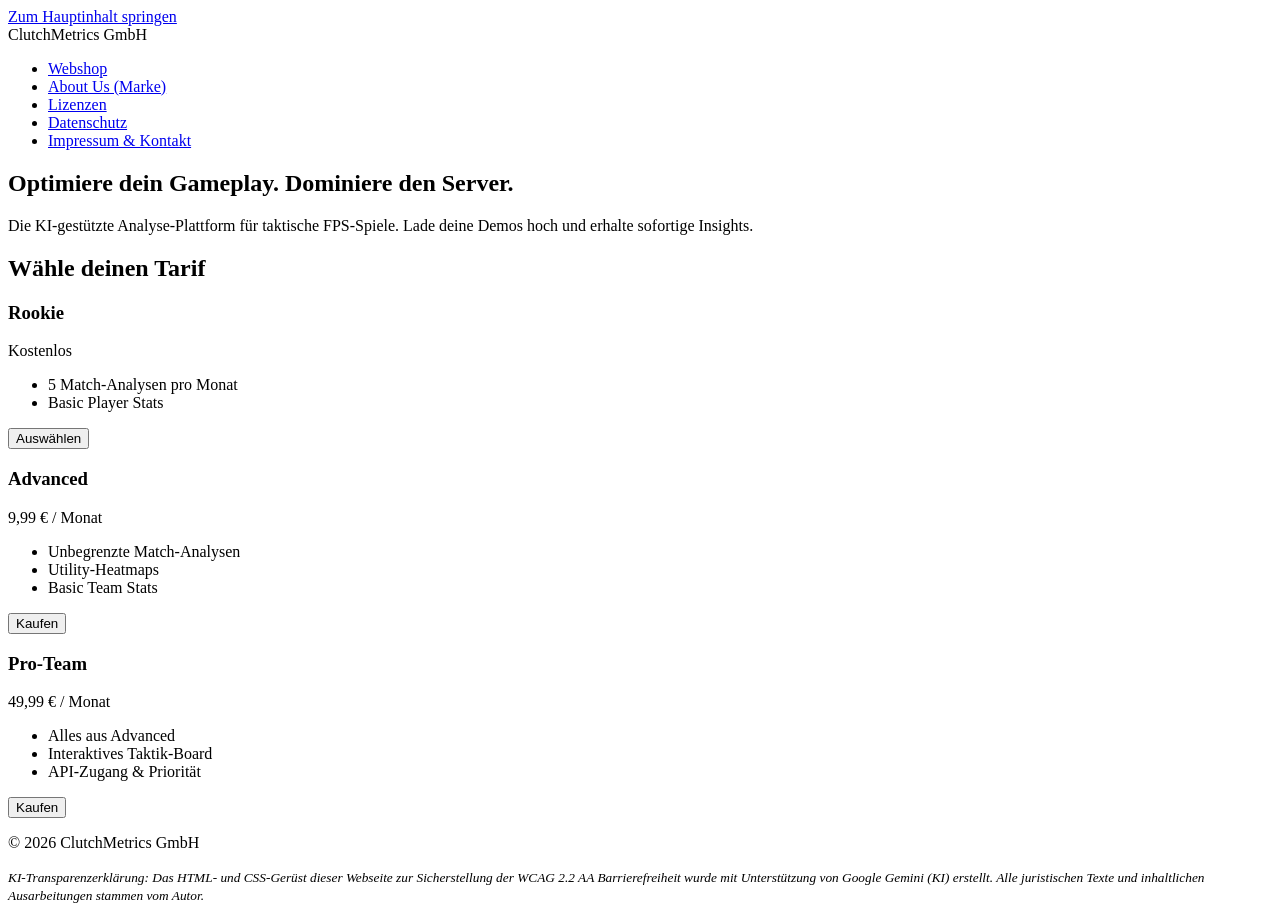
==== index.html @ 78199b6e "index, css" ====
<!DOCTYPE html>
<html lang="de">
<head>
    <meta charset="UTF-8">
    <meta name="viewport" content="width=device-width, initial-scale=1.0">
    <title>ClutchMetrics Pro | E-Sports Analytics</title>
    <link rel="stylesheet" href="style.css">
</head>
<body>
    <a href="#main-content" class="skip-link">Zum Hauptinhalt springen</a>

    <header>
        <div class="logo">ClutchMetrics GmbH</div>
        <nav aria-label="Hauptnavigation">
            <ul>
                <li><a href="index.html" aria-current="page">Webshop</a></li>
                <li><a href="about.html">About Us (Marke)</a></li>
                <li><a href="lizenzen.html">Lizenzen</a></li>
                <li><a href="datenschutz.html">Datenschutz</a></li>
                <li><a href="impressum.html">Impressum & Kontakt</a></li>
            </ul>
        </nav>
    </header>

    <main id="main-content">
        <section class="hero">
            <h1>Optimiere dein Gameplay. Dominiere den Server.</h1>
            <p>Die KI-gestützte Analyse-Plattform für taktische FPS-Spiele. Lade deine Demos hoch und erhalte sofortige Insights.</p>
        </section>

        <section class="pricing" aria-labelledby="pricing-heading">
            <h2 id="pricing-heading">Wähle deinen Tarif</h2>
            <div class="pricing-grid">
                
                <article class="card">
                    <h3>Rookie</h3>
                    <p class="price">Kostenlos</p>
                    <ul>
                        <li>5 Match-Analysen pro Monat</li>
                        <li>Basic Player Stats</li>
                    </ul>
                    <button type="button" aria-label="Kostenlos anmelden für den Rookie Tarif">Auswählen</button>
                </article>

                <article class="card highlight">
                    <h3>Advanced</h3>
                    <p class="price">9,99 € / Monat</p>
                    <ul>
                        <li>Unbegrenzte Match-Analysen</li>
                        <li>Utility-Heatmaps</li>
                        <li>Basic Team Stats</li>
                    </ul>
                    <button type="button" aria-label="Advanced Tarif für 9 Euro 99 abonnieren">Kaufen</button>
                </article>

                <article class="card">
                    <h3>Pro-Team</h3>
                    <p class="price">49,99 € / Monat</p>
                    <ul>
                        <li>Alles aus Advanced</li>
                        <li>Interaktives Taktik-Board</li>
                        <li>API-Zugang & Priorität</li>
                    </ul>
                    <button type="button" aria-label="Pro-Team Tarif für 49 Euro 99 abonnieren">Kaufen</button>
                </article>

            </div>
        </section>
    </main>

    <footer>
        <p>&copy; 2026 ClutchMetrics GmbH</p>
        <p><small><em>KI-Transparenzerklärung: Das HTML- und CSS-Gerüst dieser Webseite zur Sicherstellung der WCAG 2.2 AA Barrierefreiheit wurde mit Unterstützung von Google Gemini (KI) erstellt. Alle juristischen Texte und inhaltlichen Ausarbeitungen stammen vom Autor.</em></small></p>
    </footer>
</body>
</html>
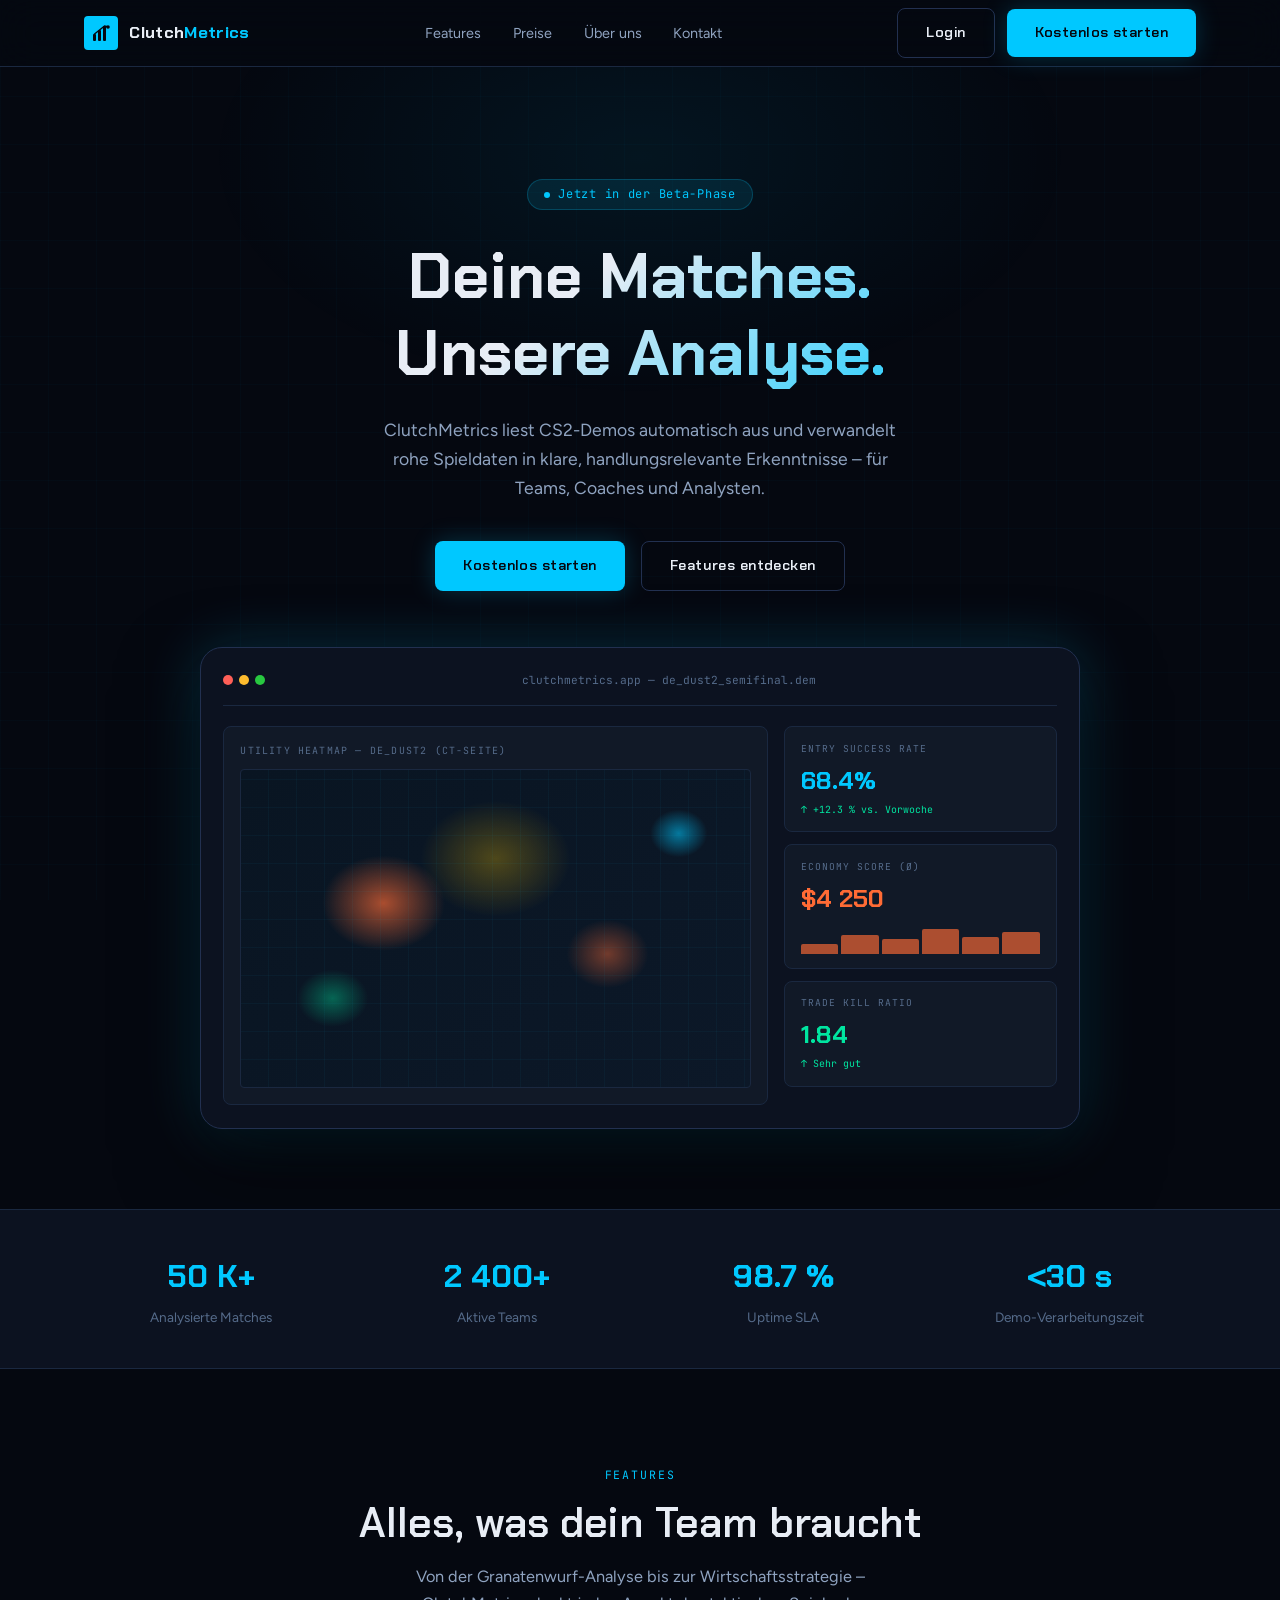
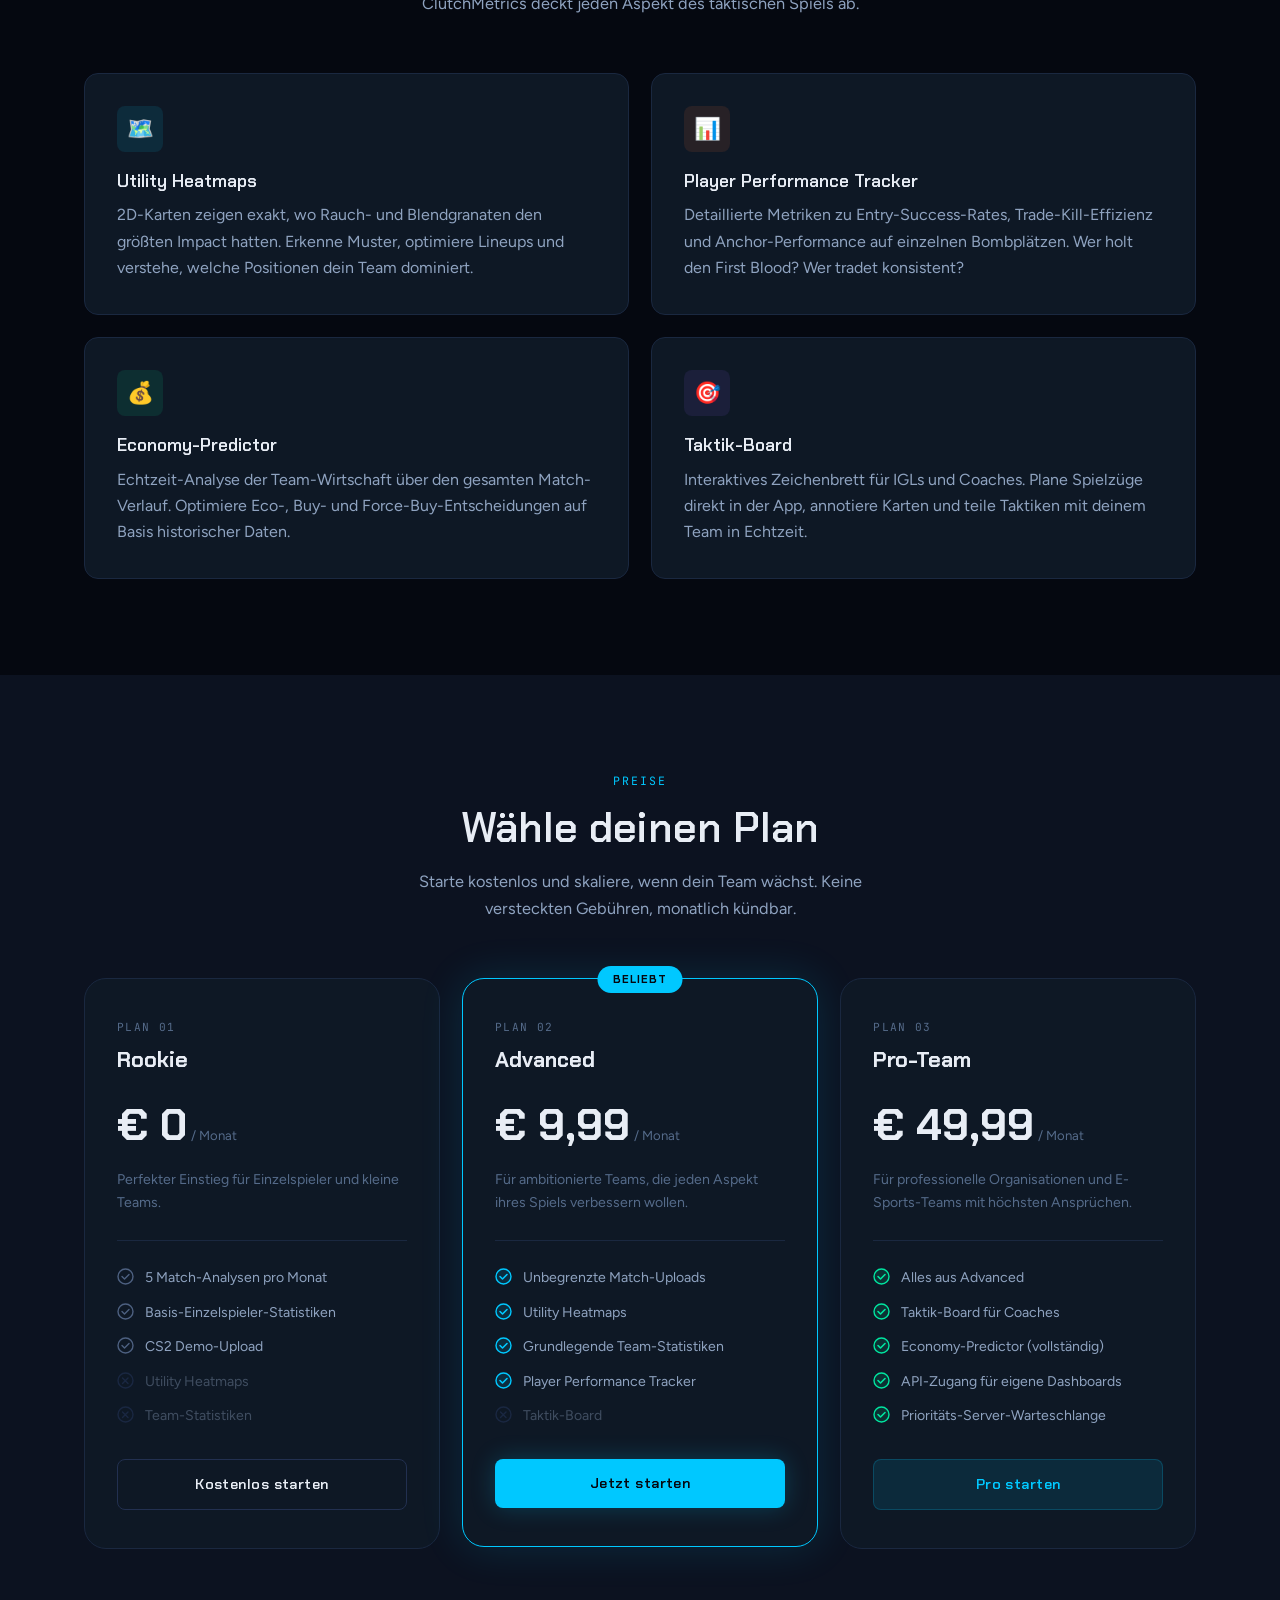
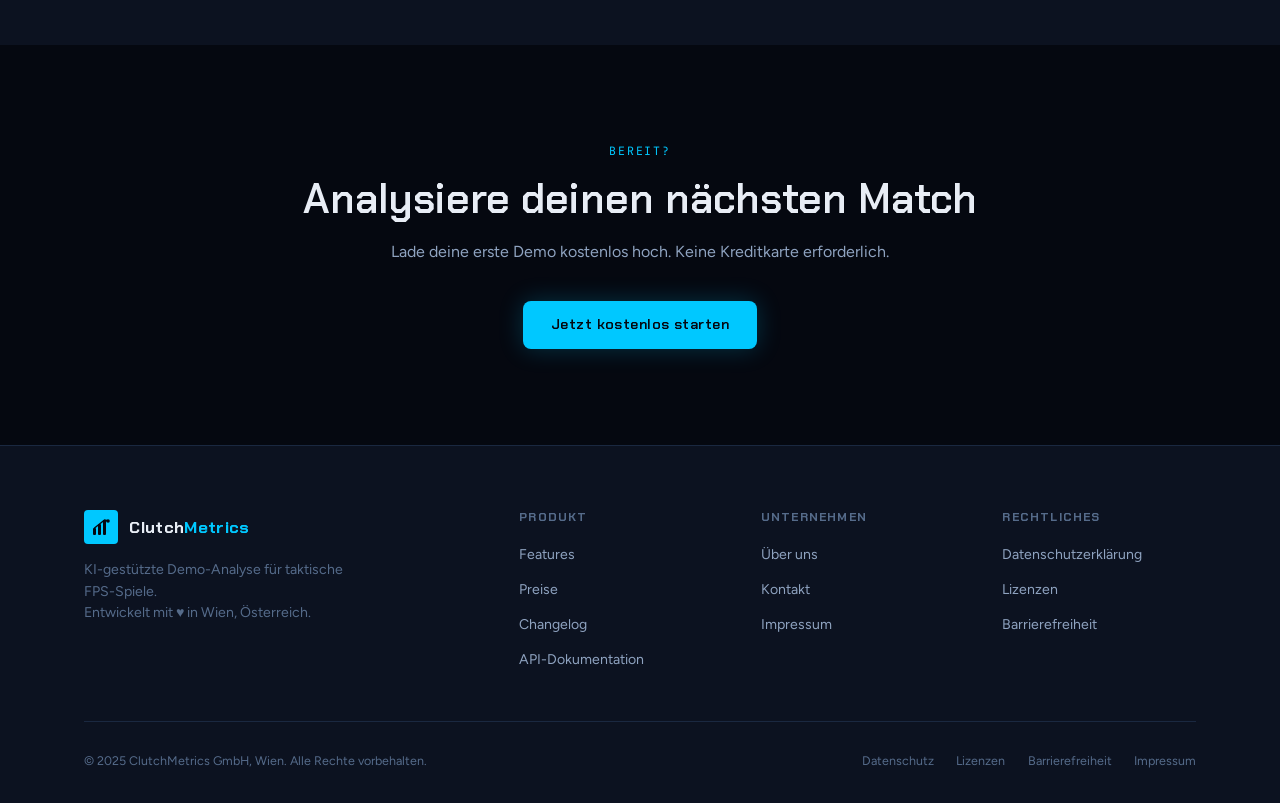
==== commit 59b691c7: "Add files via upload" ====
--- a/index.html
+++ b/index.html
@@ -1,76 +1,1106 @@
-<!DOCTYPE html>
-<html lang="de">
-<head>
-    <meta charset="UTF-8">
-    <meta name="viewport" content="width=device-width, initial-scale=1.0">
-    <title>ClutchMetrics Pro | E-Sports Analytics</title>
-    <link rel="stylesheet" href="style.css">
-</head>
-<body>
-    <a href="#main-content" class="skip-link">Zum Hauptinhalt springen</a>
-
-    <header>
-        <div class="logo">ClutchMetrics GmbH</div>
-        <nav aria-label="Hauptnavigation">
-            <ul>
-                <li><a href="index.html" aria-current="page">Webshop</a></li>
-                <li><a href="about.html">About Us (Marke)</a></li>
-                <li><a href="lizenzen.html">Lizenzen</a></li>
-                <li><a href="datenschutz.html">Datenschutz</a></li>
-                <li><a href="impressum.html">Impressum & Kontakt</a></li>
-            </ul>
-        </nav>
-    </header>
-
-    <main id="main-content">
-        <section class="hero">
-            <h1>Optimiere dein Gameplay. Dominiere den Server.</h1>
-            <p>Die KI-gestützte Analyse-Plattform für taktische FPS-Spiele. Lade deine Demos hoch und erhalte sofortige Insights.</p>
-        </section>
-
-        <section class="pricing" aria-labelledby="pricing-heading">
-            <h2 id="pricing-heading">Wähle deinen Tarif</h2>
-            <div class="pricing-grid">
-                
-                <article class="card">
-                    <h3>Rookie</h3>
-                    <p class="price">Kostenlos</p>
-                    <ul>
-                        <li>5 Match-Analysen pro Monat</li>
-                        <li>Basic Player Stats</li>
-                    </ul>
-                    <button type="button" aria-label="Kostenlos anmelden für den Rookie Tarif">Auswählen</button>
-                </article>
-
-                <article class="card highlight">
-                    <h3>Advanced</h3>
-                    <p class="price">9,99 € / Monat</p>
-                    <ul>
-                        <li>Unbegrenzte Match-Analysen</li>
-                        <li>Utility-Heatmaps</li>
-                        <li>Basic Team Stats</li>
-                    </ul>
-                    <button type="button" aria-label="Advanced Tarif für 9 Euro 99 abonnieren">Kaufen</button>
-                </article>
-
-                <article class="card">
-                    <h3>Pro-Team</h3>
-                    <p class="price">49,99 € / Monat</p>
-                    <ul>
-                        <li>Alles aus Advanced</li>
-                        <li>Interaktives Taktik-Board</li>
-                        <li>API-Zugang & Priorität</li>
-                    </ul>
-                    <button type="button" aria-label="Pro-Team Tarif für 49 Euro 99 abonnieren">Kaufen</button>
-                </article>
-
-            </div>
-        </section>
-    </main>
-
-    <footer>
-        <p>&copy; 2026 ClutchMetrics GmbH</p>
-        <p><small><em>KI-Transparenzerklärung: Das HTML- und CSS-Gerüst dieser Webseite zur Sicherstellung der WCAG 2.2 AA Barrierefreiheit wurde mit Unterstützung von Google Gemini (KI) erstellt. Alle juristischen Texte und inhaltlichen Ausarbeitungen stammen vom Autor.</em></small></p>
-    </footer>
-</body>
-</html>+<!DOCTYPE html>
+<html lang="de">
+<head>
+    <meta charset="UTF-8">
+    <meta name="viewport" content="width=device-width, initial-scale=1.0">
+    <title>ClutchMetrics – KI-Analyse für taktische FPS-Spiele</title>
+    <meta name="description" content="ClutchMetrics analysiert CS2-Demos automatisch und liefert Heatmaps, Performance-Tracking und Economy-Prognosen für ambitionierte Teams und Coaches.">
+
+    <!--
+        MEDIEN & LIZENZEN (Aufgabe 2):
+        - Schriftarten: Google Fonts (Chakra Petch, Figtree, JetBrains Mono)
+          Lizenz: SIL Open Font License 1.1 (OFL) – kostenlose kommerzielle Nutzung erlaubt
+          Quelle: https://fonts.google.com
+          Urheber: Chakra Petch – Jayson Thailand; Figtree – Erik Kennedy; JetBrains Mono – JetBrains
+        - Icons / Grafiken: Alle SVGs selbst erstellt (inline), kein Drittanbieter-Urheber
+        - Fotos: keine externen Bilder verwendet; Mockup ist CSS/SVG-generiert
+        Hinweis: KI-generierter Code erstellt durch Claude (Anthropic) – Claude Sonnet 4.6
+    -->
+    <link rel="preconnect" href="https://fonts.googleapis.com">
+    <link rel="preconnect" href="https://fonts.gstatic.com" crossorigin>
+    <link href="https://fonts.googleapis.com/css2?family=Chakra+Petch:wght@400;600;700&family=Figtree:wght@300;400;500;600&family=JetBrains+Mono:wght@400;500&display=swap" rel="stylesheet">
+
+    <style>
+        /* ============================================================
+           CSS DESIGN SYSTEM — ClutchMetrics
+           Tool: Claude (Anthropic) — claude-sonnet-4-6
+        ============================================================ */
+        :root {
+            --bg-base:      #050810;
+            --bg-surface:   #0c1220;
+            --bg-elevated:  #111927;
+            --bg-card:      #0e1825;
+
+            --border-subtle:  #1a2840;
+            --border-default: #223050;
+            --border-bright:  #2d4070;
+
+            --accent-cyan:       #00c8ff;
+            --accent-cyan-dim:   rgba(0, 200, 255, 0.10);
+            --accent-cyan-glow:  rgba(0, 200, 255, 0.22);
+            --accent-orange:     #ff6b35;
+            --accent-orange-dim: rgba(255, 107, 53, 0.10);
+            --accent-green:      #00e5a0;
+            --accent-green-dim:  rgba(0, 229, 160, 0.10);
+
+            /* WCAG AA: alle Texte ≥ 4.5:1 auf bg-base */
+            --text-primary:   #e8edf5;   /* ~17:1 on bg-base */
+            --text-secondary: #8fa3c0;   /* ~5.8:1 on bg-base */
+            --text-muted:     #556b8a;   /* ~3.5:1 – nur für large text / dekorativ */
+            --text-on-accent: #050810;   /* für Buttons mit hellem BG */
+
+            --font-display: 'Chakra Petch', sans-serif;
+            --font-body:    'Figtree', sans-serif;
+            --font-mono:    'JetBrains Mono', monospace;
+
+            --r-sm: 4px;
+            --r-md: 8px;
+            --r-lg: 14px;
+            --r-xl: 22px;
+        }
+
+        /* ===== RESET ===== */
+        *, *::before, *::after { box-sizing: border-box; margin: 0; padding: 0; }
+        html { scroll-behavior: smooth; }
+        body {
+            background: var(--bg-base);
+            color: var(--text-primary);
+            font-family: var(--font-body);
+            font-size: 16px;
+            line-height: 1.65;
+            overflow-x: hidden;
+        }
+
+        /* Grid-Textur */
+        body::before {
+            content: '';
+            position: fixed;
+            inset: 0;
+            background-image:
+                linear-gradient(rgba(0,200,255,.025) 1px, transparent 1px),
+                linear-gradient(90deg, rgba(0,200,255,.025) 1px, transparent 1px);
+            background-size: 48px 48px;
+            pointer-events: none;
+            z-index: 0;
+        }
+
+        /* ===== ACCESSIBILITY ===== */
+        /* Skip Link (WCAG 2.4.1) */
+        .skip-link {
+            position: absolute;
+            top: -120%;
+            left: 1rem;
+            background: var(--accent-cyan);
+            color: var(--text-on-accent);
+            padding: .7rem 1.4rem;
+            border-radius: var(--r-md);
+            font-family: var(--font-body);
+            font-weight: 600;
+            font-size: .95rem;
+            text-decoration: none;
+            z-index: 9999;
+            transition: top .2s;
+        }
+        .skip-link:focus { top: 1rem; }
+
+        /* Focus-Ring (WCAG 2.4.11) */
+        :focus-visible {
+            outline: 2px solid var(--accent-cyan);
+            outline-offset: 3px;
+            border-radius: var(--r-sm);
+        }
+
+        /* ===== TYPOGRAPHY ===== */
+        h1,h2,h3,h4,h5,h6 {
+            font-family: var(--font-display);
+            line-height: 1.2;
+            color: var(--text-primary);
+        }
+        h1 { font-size: clamp(2.4rem, 5vw, 4.2rem); font-weight: 700; }
+        h2 { font-size: clamp(1.7rem, 3.5vw, 2.6rem); font-weight: 600; }
+        h3 { font-size: clamp(1.1rem, 2vw, 1.45rem); font-weight: 600; }
+        p  { color: var(--text-secondary); }
+        a  { color: var(--accent-cyan); text-decoration: none; }
+        a:hover { text-decoration: underline; }
+
+        /* ===== LAYOUT ===== */
+        .container {
+            max-width: 1160px;
+            margin: 0 auto;
+            padding: 0 1.5rem;
+            position: relative;
+            z-index: 1;
+        }
+        section { padding: 6rem 0; }
+
+        /* ===== BUTTONS ===== */
+        .btn {
+            display: inline-flex;
+            align-items: center;
+            justify-content: center;
+            gap: .5rem;
+            padding: .78rem 1.75rem;
+            border-radius: var(--r-md);
+            font-family: var(--font-display);
+            font-size: .9rem;
+            font-weight: 600;
+            letter-spacing: .03em;
+            cursor: pointer;
+            border: none;
+            text-decoration: none;
+            transition: all .2s ease;
+            white-space: nowrap;
+        }
+        .btn:hover { text-decoration: none; transform: translateY(-1px); }
+        .btn:active { transform: translateY(0); }
+
+        .btn-primary {
+            background: var(--accent-cyan);
+            color: var(--text-on-accent);
+            box-shadow: 0 0 24px var(--accent-cyan-glow);
+        }
+        .btn-primary:hover {
+            background: #29d3ff;
+            box-shadow: 0 0 36px rgba(0,200,255,.4);
+            color: var(--text-on-accent);
+        }
+        .btn-outline {
+            background: transparent;
+            color: var(--text-primary);
+            border: 1px solid var(--border-default);
+        }
+        .btn-outline:hover {
+            border-color: var(--accent-cyan);
+            color: var(--accent-cyan);
+        }
+        .btn-ghost {
+            background: var(--accent-cyan-dim);
+            color: var(--accent-cyan);
+            border: 1px solid rgba(0,200,255,.2);
+        }
+        .btn-ghost:hover { background: rgba(0,200,255,.18); }
+
+        /* ===== SECTION LABEL ===== */
+        .section-label {
+            display: block;
+            font-family: var(--font-mono);
+            font-size: .72rem;
+            color: var(--accent-cyan);
+            letter-spacing: .16em;
+            text-transform: uppercase;
+            margin-bottom: .9rem;
+        }
+
+        /* ===== HEADER ===== */
+        .site-header {
+            position: sticky;
+            top: 0;
+            z-index: 200;
+            background: rgba(5,8,16,.88);
+            backdrop-filter: blur(18px);
+            -webkit-backdrop-filter: blur(18px);
+            border-bottom: 1px solid var(--border-subtle);
+        }
+        .nav-inner {
+            display: flex;
+            align-items: center;
+            justify-content: space-between;
+            height: 66px;
+            gap: 1.5rem;
+        }
+
+        /* Logo */
+        .nav-logo {
+            display: flex;
+            align-items: center;
+            gap: .7rem;
+            text-decoration: none;
+            color: var(--text-primary);
+            flex-shrink: 0;
+        }
+        .nav-logo:hover { text-decoration: none; }
+        .logo-box {
+            width: 34px; height: 34px;
+            background: var(--accent-cyan);
+            border-radius: var(--r-sm);
+            display: flex; align-items: center; justify-content: center;
+        }
+        .logo-wordmark {
+            font-family: var(--font-display);
+            font-size: 1.05rem;
+            font-weight: 700;
+            letter-spacing: .02em;
+        }
+        .logo-wordmark span { color: var(--accent-cyan); }
+
+        /* Nav links */
+        .nav-links {
+            display: flex;
+            align-items: center;
+            gap: .1rem;
+            list-style: none;
+        }
+        .nav-links a {
+            padding: .45rem .95rem;
+            color: var(--text-secondary);
+            font-size: .9rem;
+            border-radius: var(--r-sm);
+            transition: color .2s, background .2s;
+        }
+        .nav-links a:hover {
+            color: var(--text-primary);
+            background: rgba(255,255,255,.05);
+            text-decoration: none;
+        }
+
+        .nav-actions { display: flex; align-items: center; gap: .75rem; }
+
+        /* Mobile toggle */
+        .nav-toggle {
+            display: none;
+            background: none;
+            border: 1px solid var(--border-default);
+            color: var(--text-primary);
+            padding: .45rem .55rem;
+            border-radius: var(--r-sm);
+            cursor: pointer;
+        }
+        @media (max-width: 820px) {
+            .nav-links, .nav-actions { display: none; }
+            .nav-toggle { display: flex; align-items: center; }
+            .nav-links.open {
+                display: flex; flex-direction: column; align-items: stretch;
+                position: absolute; top: 66px; left: 0; right: 0;
+                background: var(--bg-surface);
+                border-bottom: 1px solid var(--border-subtle);
+                padding: 1rem 1.5rem; gap: .2rem;
+            }
+        }
+
+        /* ===== HERO ===== */
+        .hero {
+            padding: 7rem 0 5rem;
+            position: relative;
+            overflow: hidden;
+        }
+        .hero-glow {
+            position: absolute;
+            top: -160px; left: 50%;
+            transform: translateX(-50%);
+            width: 900px; height: 500px;
+            background: radial-gradient(ellipse, rgba(0,200,255,.07) 0%, transparent 68%);
+            pointer-events: none;
+        }
+        .hero-content { max-width: 740px; margin: 0 auto; text-align: center; }
+
+        .hero-eyebrow {
+            display: inline-flex; align-items: center; gap: .5rem;
+            background: var(--accent-cyan-dim);
+            border: 1px solid rgba(0,200,255,.22);
+            border-radius: 100px;
+            padding: .3rem 1rem;
+            margin-bottom: 1.8rem;
+            font-family: var(--font-mono);
+            font-size: .75rem;
+            color: var(--accent-cyan);
+            letter-spacing: .06em;
+        }
+        .hero-eyebrow .dot {
+            width: 6px; height: 6px;
+            background: var(--accent-cyan);
+            border-radius: 50%;
+            animation: blink 2s infinite;
+        }
+        @keyframes blink {
+            0%,100% { opacity: 1; } 50% { opacity: .4; }
+        }
+
+        .hero h1 {
+            margin-bottom: 1.4rem;
+            background: linear-gradient(140deg, #e8edf5 40%, var(--accent-cyan) 100%);
+            -webkit-background-clip: text;
+            -webkit-text-fill-color: transparent;
+            background-clip: text;
+        }
+        .hero-sub {
+            font-size: 1.1rem;
+            max-width: 540px; margin: 0 auto 2.4rem;
+            color: var(--text-secondary);
+        }
+        .hero-actions {
+            display: flex; gap: 1rem;
+            justify-content: center; flex-wrap: wrap;
+            margin-bottom: 3.5rem;
+        }
+
+        /* Mockup */
+        .hero-mockup {
+            max-width: 880px; margin: 0 auto;
+            background: var(--bg-surface);
+            border: 1px solid var(--border-default);
+            border-radius: var(--r-xl);
+            padding: 1.4rem;
+            box-shadow: 0 32px 80px rgba(0,0,0,.55), 0 0 60px var(--accent-cyan-glow);
+            overflow: hidden;
+        }
+        .mockup-bar {
+            display: flex; align-items: center; gap: 1rem;
+            margin-bottom: 1.25rem;
+            padding-bottom: 1rem;
+            border-bottom: 1px solid var(--border-subtle);
+        }
+        .mockup-dots { display: flex; gap: 6px; }
+        .mockup-dots span {
+            display: block; width: 10px; height: 10px; border-radius: 50%;
+        }
+        .mockup-dots span:nth-child(1) { background: #ff5f57; }
+        .mockup-dots span:nth-child(2) { background: #febc2e; }
+        .mockup-dots span:nth-child(3) { background: #28c840; }
+        .mockup-tab {
+            font-family: var(--font-mono); font-size: .7rem;
+            color: var(--text-muted); flex: 1; text-align: center;
+        }
+        .mockup-layout {
+            display: grid; grid-template-columns: 2fr 1fr; gap: 1rem;
+        }
+        @media (max-width: 600px) { .mockup-layout { grid-template-columns: 1fr; } }
+
+        /* Heatmap vis */
+        .mockup-panel {
+            background: var(--bg-elevated);
+            border: 1px solid var(--border-subtle);
+            border-radius: var(--r-md); padding: 1rem;
+        }
+        .panel-label {
+            font-family: var(--font-mono); font-size: .62rem;
+            color: var(--text-muted); text-transform: uppercase;
+            letter-spacing: .12em; margin-bottom: .6rem;
+        }
+        .heatmap-vis {
+            width: 100%; aspect-ratio: 4/2.5;
+            background:
+                radial-gradient(ellipse 90px 70px at 28% 42%, rgba(255,107,53,.65) 0%, transparent 68%),
+                radial-gradient(ellipse 60px 50px at 72% 58%, rgba(255,107,53,.42) 0%, transparent 68%),
+                radial-gradient(ellipse 110px 85px at 50% 28%, rgba(255,200,0,.28) 0%, transparent 68%),
+                radial-gradient(ellipse 42px 35px at 86% 20%, rgba(0,200,255,.55) 0%, transparent 68%),
+                radial-gradient(ellipse 52px 42px at 18% 72%, rgba(0,229,160,.38) 0%, transparent 68%),
+                linear-gradient(135deg, #091522, #0c1828);
+            border-radius: var(--r-sm);
+            border: 1px solid var(--border-subtle);
+            position: relative; overflow: hidden;
+        }
+        .heatmap-vis::after {
+            content: '';
+            position: absolute; inset: 0;
+            background:
+                repeating-linear-gradient(0deg, transparent, transparent 27px, rgba(0,200,255,.04) 27px, rgba(0,200,255,.04) 28px),
+                repeating-linear-gradient(90deg, transparent, transparent 27px, rgba(0,200,255,.04) 27px, rgba(0,200,255,.04) 28px);
+        }
+
+        /* Stat cards */
+        .mockup-stats { display: flex; flex-direction: column; gap: .75rem; }
+        .stat-tile {
+            background: var(--bg-elevated);
+            border: 1px solid var(--border-subtle);
+            border-radius: var(--r-md); padding: .85rem 1rem;
+        }
+        .stat-tile-label {
+            font-family: var(--font-mono); font-size: .6rem;
+            color: var(--text-muted); text-transform: uppercase;
+            letter-spacing: .1em; margin-bottom: .25rem;
+        }
+        .stat-tile-val {
+            font-family: var(--font-display); font-size: 1.55rem; font-weight: 700;
+        }
+        .val-cyan   { color: var(--accent-cyan); }
+        .val-orange { color: var(--accent-orange); }
+        .val-green  { color: var(--accent-green); }
+        .stat-delta {
+            font-family: var(--font-mono); font-size: .62rem;
+            color: var(--accent-green);
+        }
+        .mini-bars {
+            display: flex; align-items: flex-end; gap: 3px; height: 28px; margin-top: .4rem;
+        }
+        .mini-bar {
+            flex: 1; background: var(--accent-orange);
+            border-radius: 2px 2px 0 0; opacity: .65;
+        }
+
+        /* ===== STATS STRIP ===== */
+        .stats-strip {
+            padding: 2.5rem 0;
+            background: var(--bg-surface);
+            border-top: 1px solid var(--border-subtle);
+            border-bottom: 1px solid var(--border-subtle);
+        }
+        .stats-inner {
+            display: grid; grid-template-columns: repeat(4, 1fr);
+            gap: 2rem; text-align: center;
+        }
+        @media (max-width: 580px) { .stats-inner { grid-template-columns: repeat(2, 1fr); } }
+        .strip-val {
+            display: block;
+            font-family: var(--font-display); font-size: 2rem; font-weight: 700;
+            color: var(--accent-cyan);
+        }
+        .strip-desc { font-size: .85rem; color: var(--text-muted); margin-top: .2rem; }
+
+        /* ===== FEATURES ===== */
+        .section-header { text-align: center; margin-bottom: 3.5rem; }
+        .section-header h2 { margin-bottom: .9rem; }
+        .section-header p  { max-width: 500px; margin: 0 auto; font-size: 1.02rem; }
+
+        .features-grid {
+            display: grid; grid-template-columns: repeat(2, 1fr); gap: 1.4rem;
+        }
+        @media (max-width: 680px) { .features-grid { grid-template-columns: 1fr; } }
+
+        .feat-card {
+            background: var(--bg-card);
+            border: 1px solid var(--border-subtle);
+            border-radius: var(--r-lg); padding: 2rem;
+            transition: border-color .25s, transform .25s;
+        }
+        .feat-card:hover { border-color: var(--border-bright); transform: translateY(-2px); }
+
+        .feat-icon {
+            width: 46px; height: 46px;
+            border-radius: var(--r-md);
+            display: flex; align-items: center; justify-content: center;
+            margin-bottom: 1.2rem; font-size: 1.35rem;
+        }
+        .ic-cyan   { background: var(--accent-cyan-dim); }
+        .ic-orange { background: var(--accent-orange-dim); }
+        .ic-green  { background: var(--accent-green-dim); }
+        .ic-purple { background: rgba(139,92,246,.1); }
+        .feat-card h3 { margin-bottom: .65rem; font-size: 1.1rem; }
+
+        /* ===== PRICING ===== */
+        .pricing-bg { background: var(--bg-surface); }
+        .pricing-grid {
+            display: grid; grid-template-columns: repeat(3,1fr); gap: 1.4rem;
+            align-items: start;
+        }
+        @media (max-width: 840px) {
+            .pricing-grid { grid-template-columns: 1fr; max-width: 420px; margin: 0 auto; }
+        }
+
+        .plan-card {
+            background: var(--bg-card);
+            border: 1px solid var(--border-subtle);
+            border-radius: var(--r-xl); padding: 2.4rem 2rem;
+            position: relative;
+        }
+        .plan-card.featured {
+            border-color: var(--accent-cyan);
+            box-shadow: 0 0 44px rgba(0,200,255,.14);
+        }
+        .plan-badge {
+            position: absolute; top: -13px; left: 50%; transform: translateX(-50%);
+            background: var(--accent-cyan); color: var(--text-on-accent);
+            font-family: var(--font-display); font-size: .68rem; font-weight: 700;
+            letter-spacing: .1em; text-transform: uppercase;
+            padding: .28rem .95rem; border-radius: 100px; white-space: nowrap;
+        }
+
+        .plan-tier {
+            font-family: var(--font-mono); font-size: .7rem;
+            color: var(--text-muted); letter-spacing: .12em; text-transform: uppercase;
+            margin-bottom: .45rem;
+        }
+        .plan-name {
+            font-family: var(--font-display); font-size: 1.35rem; font-weight: 700;
+            margin-bottom: .7rem;
+        }
+        .plan-price { margin-bottom: .4rem; }
+        .price-big {
+            font-family: var(--font-display); font-size: 2.7rem; font-weight: 700;
+        }
+        .price-per { font-size: .82rem; color: var(--text-muted); }
+        .plan-desc {
+            font-size: .88rem; color: var(--text-muted);
+            margin-bottom: 1.6rem; padding-bottom: 1.6rem;
+            border-bottom: 1px solid var(--border-subtle);
+        }
+        .plan-features {
+            list-style: none; display: flex; flex-direction: column;
+            gap: .7rem; margin-bottom: 2rem;
+        }
+        .plan-features li {
+            display: flex; align-items: flex-start; gap: .7rem;
+            font-size: .88rem; color: var(--text-secondary);
+        }
+        .plan-features li.off { opacity: .38; }
+        .chk { width: 17px; height: 17px; flex-shrink: 0; margin-top: 2px; }
+        .plan-cta { width: 100%; }
+
+        /* ===== CTA BANNER ===== */
+        .cta-banner {
+            text-align: center; padding: 6rem 0;
+        }
+        .cta-banner h2 { margin-bottom: .9rem; }
+        .cta-banner p  { margin-bottom: 2.2rem; }
+
+        /* ===== FOOTER ===== */
+        .site-footer {
+            background: var(--bg-surface);
+            border-top: 1px solid var(--border-subtle);
+            padding: 4rem 0 2rem;
+        }
+        .footer-grid {
+            display: grid; grid-template-columns: 2fr 1fr 1fr 1fr;
+            gap: 3rem; margin-bottom: 3rem;
+        }
+        @media (max-width: 760px) { .footer-grid { grid-template-columns: 1fr 1fr; } }
+        @media (max-width: 480px) { .footer-grid { grid-template-columns: 1fr; } }
+
+        .footer-brand p {
+            font-size: .88rem; color: var(--text-muted);
+            margin-top: .9rem; max-width: 260px; line-height: 1.55;
+        }
+        .footer-col h4 {
+            font-family: var(--font-display); font-size: .75rem;
+            letter-spacing: .1em; text-transform: uppercase;
+            color: var(--text-muted); margin-bottom: 1rem;
+        }
+        .footer-col ul { list-style: none; display: flex; flex-direction: column; gap: .55rem; }
+        .footer-col ul a {
+            font-size: .88rem; color: var(--text-secondary);
+            transition: color .2s;
+        }
+        .footer-col ul a:hover { color: var(--accent-cyan); text-decoration: none; }
+
+        .footer-bottom {
+            border-top: 1px solid var(--border-subtle);
+            padding-top: 1.8rem;
+            display: flex; justify-content: space-between;
+            align-items: center; flex-wrap: wrap; gap: 1rem;
+        }
+        .footer-bottom p { font-size: .78rem; color: var(--text-muted); }
+        .footer-legal { display: flex; gap: 1.4rem; flex-wrap: wrap; }
+        .footer-legal a { font-size: .78rem; color: var(--text-muted); }
+        .footer-legal a:hover { color: var(--accent-cyan); }
+
+        /* ===== REDUCED MOTION ===== */
+        @media (prefers-reduced-motion: reduce) {
+            *, *::before, *::after { animation: none !important; transition: none !important; }
+            html { scroll-behavior: auto; }
+        }
+    </style>
+</head>
+<body>
+
+    <!-- Skip Link (WCAG 2.4.1) -->
+    <a class="skip-link" href="#main-content">Zum Hauptinhalt springen</a>
+
+    <!-- ================================================================
+         HEADER
+    ================================================================ -->
+    <header class="site-header" role="banner">
+        <div class="container">
+            <nav class="nav-inner" role="navigation" aria-label="Hauptnavigation">
+
+                <a href="index.html" class="nav-logo" aria-label="ClutchMetrics – zur Startseite">
+                    <div class="logo-box" aria-hidden="true">
+                        <svg width="20" height="20" viewBox="0 0 20 20" fill="none">
+                            <rect x="2"  y="11" width="3" height="7" rx="1" fill="#050810"/>
+                            <rect x="7"  y="7"  width="3" height="11" rx="1" fill="#050810"/>
+                            <rect x="12" y="3"  width="3" height="15" rx="1" fill="#050810"/>
+                            <circle cx="17" cy="4" r="1.8" fill="#050810"/>
+                            <polyline points="3.5,11 8.5,7 13.5,3 17,4"
+                                      stroke="#050810" stroke-width="1.4" fill="none"
+                                      stroke-linecap="round" stroke-linejoin="round"/>
+                        </svg>
+                    </div>
+                    <span class="logo-wordmark">Clutch<span>Metrics</span></span>
+                </a>
+
+                <button class="nav-toggle"
+                        aria-expanded="false"
+                        aria-controls="primary-nav"
+                        aria-label="Navigation öffnen">
+                    <svg width="20" height="20" viewBox="0 0 20 20" fill="none" aria-hidden="true">
+                        <path d="M2 5h16M2 10h16M2 15h16"
+                              stroke="currentColor" stroke-width="1.8" stroke-linecap="round"/>
+                    </svg>
+                </button>
+
+                <ul class="nav-links" id="primary-nav" role="list">
+                    <li><a href="#features">Features</a></li>
+                    <li><a href="#pricing">Preise</a></li>
+                    <li><a href="about.html">Über uns</a></li>
+                    <li><a href="contact.html">Kontakt</a></li>
+                </ul>
+
+                <div class="nav-actions">
+                    <a href="#pricing" class="btn btn-outline">Login</a>
+                    <a href="#pricing" class="btn btn-primary">Kostenlos starten</a>
+                </div>
+
+            </nav>
+        </div>
+    </header>
+
+    <!-- ================================================================
+         MAIN
+    ================================================================ -->
+    <main id="main-content" tabindex="-1">
+
+        <!-- HERO -->
+        <section class="hero" aria-labelledby="hero-h1">
+            <div class="hero-glow" aria-hidden="true"></div>
+            <div class="container">
+                <div class="hero-content">
+                    <div class="hero-eyebrow" role="text" aria-label="Status: Jetzt in der Beta-Phase">
+                        <span class="dot" aria-hidden="true"></span>
+                        Jetzt in der Beta-Phase
+                    </div>
+
+                    <h1 id="hero-h1">Deine Matches.<br>Unsere Analyse.</h1>
+
+                    <p class="hero-sub">
+                        ClutchMetrics liest CS2-Demos automatisch aus und verwandelt
+                        rohe Spieldaten in klare, handlungsrelevante Erkenntnisse –
+                        für Teams, Coaches und Analysten.
+                    </p>
+
+                    <div class="hero-actions">
+                        <a href="#pricing" class="btn btn-primary">Kostenlos starten</a>
+                        <a href="#features" class="btn btn-outline">Features entdecken</a>
+                    </div>
+                </div>
+
+                <!-- Dekoratives App-Mockup – rein visuell, kein informativer Inhalt -->
+                <div class="hero-mockup" aria-hidden="true" role="presentation">
+                    <div class="mockup-bar">
+                        <div class="mockup-dots">
+                            <span></span><span></span><span></span>
+                        </div>
+                        <span class="mockup-tab">
+                            clutchmetrics.app — de_dust2_semifinal.dem
+                        </span>
+                    </div>
+                    <div class="mockup-layout">
+                        <div class="mockup-panel">
+                            <div class="panel-label">Utility Heatmap — de_dust2 (CT-Seite)</div>
+                            <div class="heatmap-vis"></div>
+                        </div>
+                        <div class="mockup-stats">
+                            <div class="stat-tile">
+                                <div class="stat-tile-label">Entry Success Rate</div>
+                                <div class="stat-tile-val val-cyan">68.4%</div>
+                                <div class="stat-delta">↑ +12.3 % vs. Vorwoche</div>
+                            </div>
+                            <div class="stat-tile">
+                                <div class="stat-tile-label">Economy Score (Ø)</div>
+                                <div class="stat-tile-val val-orange">$4 250</div>
+                                <div class="mini-bars">
+                                    <div class="mini-bar" style="height:38%"></div>
+                                    <div class="mini-bar" style="height:68%"></div>
+                                    <div class="mini-bar" style="height:54%"></div>
+                                    <div class="mini-bar" style="height:91%"></div>
+                                    <div class="mini-bar" style="height:63%"></div>
+                                    <div class="mini-bar" style="height:79%"></div>
+                                </div>
+                            </div>
+                            <div class="stat-tile">
+                                <div class="stat-tile-label">Trade Kill Ratio</div>
+                                <div class="stat-tile-val val-green">1.84</div>
+                                <div class="stat-delta">↑ Sehr gut</div>
+                            </div>
+                        </div>
+                    </div>
+                </div><!-- /hero-mockup -->
+            </div>
+        </section>
+
+        <!-- STATS STRIP -->
+        <div class="stats-strip" role="region" aria-label="Produktkennzahlen">
+            <div class="container">
+                <div class="stats-inner">
+                    <div>
+                        <span class="strip-val">50 K+</span>
+                        <p class="strip-desc">Analysierte Matches</p>
+                    </div>
+                    <div>
+                        <span class="strip-val">2 400+</span>
+                        <p class="strip-desc">Aktive Teams</p>
+                    </div>
+                    <div>
+                        <span class="strip-val">98.7 %</span>
+                        <p class="strip-desc">Uptime SLA</p>
+                    </div>
+                    <div>
+                        <span class="strip-val">&lt;30 s</span>
+                        <p class="strip-desc">Demo-Verarbeitungszeit</p>
+                    </div>
+                </div>
+            </div>
+        </div>
+
+        <!-- FEATURES -->
+        <section id="features" aria-labelledby="feat-heading">
+            <div class="container">
+                <div class="section-header">
+                    <span class="section-label">Features</span>
+                    <h2 id="feat-heading">Alles, was dein Team braucht</h2>
+                    <p>Von der Granatenwurf-Analyse bis zur Wirtschaftsstrategie –
+                       ClutchMetrics deckt jeden Aspekt des taktischen Spiels ab.</p>
+                </div>
+                <div class="features-grid">
+
+                    <article class="feat-card">
+                        <div class="feat-icon ic-cyan" aria-hidden="true">🗺️</div>
+                        <h3>Utility Heatmaps</h3>
+                        <p>2D-Karten zeigen exakt, wo Rauch- und Blendgranaten den
+                           größten Impact hatten. Erkenne Muster, optimiere Lineups
+                           und verstehe, welche Positionen dein Team dominiert.</p>
+                    </article>
+
+                    <article class="feat-card">
+                        <div class="feat-icon ic-orange" aria-hidden="true">📊</div>
+                        <h3>Player Performance Tracker</h3>
+                        <p>Detaillierte Metriken zu Entry-Success-Rates, Trade-Kill-Effizienz
+                           und Anchor-Performance auf einzelnen Bombplätzen.
+                           Wer holt den First Blood? Wer tradet konsistent?</p>
+                    </article>
+
+                    <article class="feat-card">
+                        <div class="feat-icon ic-green" aria-hidden="true">💰</div>
+                        <h3>Economy-Predictor</h3>
+                        <p>Echtzeit-Analyse der Team-Wirtschaft über den gesamten
+                           Match-Verlauf. Optimiere Eco-, Buy- und Force-Buy-Entscheidungen
+                           auf Basis historischer Daten.</p>
+                    </article>
+
+                    <article class="feat-card">
+                        <div class="feat-icon ic-purple" aria-hidden="true">🎯</div>
+                        <h3>Taktik-Board</h3>
+                        <p>Interaktives Zeichenbrett für IGLs und Coaches.
+                           Plane Spielzüge direkt in der App, annotiere Karten und
+                           teile Taktiken mit deinem Team in Echtzeit.</p>
+                    </article>
+
+                </div>
+            </div>
+        </section>
+
+        <!-- PRICING -->
+        <section id="pricing" class="pricing-bg" aria-labelledby="pricing-heading">
+            <div class="container">
+                <div class="section-header">
+                    <span class="section-label">Preise</span>
+                    <h2 id="pricing-heading">Wähle deinen Plan</h2>
+                    <p>Starte kostenlos und skaliere, wenn dein Team wächst.
+                       Keine versteckten Gebühren, monatlich kündbar.</p>
+                </div>
+
+                <div class="pricing-grid">
+
+                    <!-- Plan 1: Rookie -->
+                    <article class="plan-card" aria-label="Rookie-Plan: kostenlos">
+                        <div class="plan-tier">Plan 01</div>
+                        <div class="plan-name">Rookie</div>
+                        <div class="plan-price">
+                            <span class="price-big">€ 0</span>
+                            <span class="price-per"> / Monat</span>
+                        </div>
+                        <p class="plan-desc">Perfekter Einstieg für Einzelspieler und kleine Teams.</p>
+                        <ul class="plan-features" aria-label="Enthaltene Features">
+                            <li>
+                                <svg class="chk" viewBox="0 0 17 17" fill="none" aria-hidden="true">
+                                    <circle cx="8.5" cy="8.5" r="7.5" stroke="#4d6080" stroke-width="1.4"/>
+                                    <path d="M5 8.5l2.5 2.5 4.5-4.5"
+                                          stroke="#4d6080" stroke-width="1.4"
+                                          stroke-linecap="round" stroke-linejoin="round"/>
+                                </svg>
+                                5 Match-Analysen pro Monat
+                            </li>
+                            <li>
+                                <svg class="chk" viewBox="0 0 17 17" fill="none" aria-hidden="true">
+                                    <circle cx="8.5" cy="8.5" r="7.5" stroke="#4d6080" stroke-width="1.4"/>
+                                    <path d="M5 8.5l2.5 2.5 4.5-4.5"
+                                          stroke="#4d6080" stroke-width="1.4"
+                                          stroke-linecap="round" stroke-linejoin="round"/>
+                                </svg>
+                                Basis-Einzelspieler-Statistiken
+                            </li>
+                            <li>
+                                <svg class="chk" viewBox="0 0 17 17" fill="none" aria-hidden="true">
+                                    <circle cx="8.5" cy="8.5" r="7.5" stroke="#4d6080" stroke-width="1.4"/>
+                                    <path d="M5 8.5l2.5 2.5 4.5-4.5"
+                                          stroke="#4d6080" stroke-width="1.4"
+                                          stroke-linecap="round" stroke-linejoin="round"/>
+                                </svg>
+                                CS2 Demo-Upload
+                            </li>
+                            <li class="off" aria-label="Nicht enthalten: Utility Heatmaps">
+                                <svg class="chk" viewBox="0 0 17 17" fill="none" aria-hidden="true">
+                                    <circle cx="8.5" cy="8.5" r="7.5" stroke="#2d4070" stroke-width="1.4"/>
+                                    <path d="M5.5 11.5l5.5-5.5M11 11.5L5.5 6"
+                                          stroke="#2d4070" stroke-width="1.4" stroke-linecap="round"/>
+                                </svg>
+                                Utility Heatmaps
+                            </li>
+                            <li class="off" aria-label="Nicht enthalten: Team-Statistiken">
+                                <svg class="chk" viewBox="0 0 17 17" fill="none" aria-hidden="true">
+                                    <circle cx="8.5" cy="8.5" r="7.5" stroke="#2d4070" stroke-width="1.4"/>
+                                    <path d="M5.5 11.5l5.5-5.5M11 11.5L5.5 6"
+                                          stroke="#2d4070" stroke-width="1.4" stroke-linecap="round"/>
+                                </svg>
+                                Team-Statistiken
+                            </li>
+                        </ul>
+                        <a href="#" class="btn btn-outline plan-cta"
+                           aria-label="Rookie-Plan kostenlos starten">
+                            Kostenlos starten
+                        </a>
+                    </article>
+
+                    <!-- Plan 2: Advanced (featured) -->
+                    <article class="plan-card featured" aria-label="Advanced-Plan: 9,99 Euro pro Monat – beliebtester Plan">
+                        <div class="plan-badge" aria-label="Beliebtester Plan">Beliebt</div>
+                        <div class="plan-tier">Plan 02</div>
+                        <div class="plan-name">Advanced</div>
+                        <div class="plan-price">
+                            <span class="price-big">€ 9,99</span>
+                            <span class="price-per"> / Monat</span>
+                        </div>
+                        <p class="plan-desc">Für ambitionierte Teams, die jeden Aspekt ihres Spiels verbessern wollen.</p>
+                        <ul class="plan-features" aria-label="Enthaltene Features">
+                            <li>
+                                <svg class="chk" viewBox="0 0 17 17" fill="none" aria-hidden="true">
+                                    <circle cx="8.5" cy="8.5" r="7.5"
+                                            fill="rgba(0,200,255,.12)" stroke="#00c8ff" stroke-width="1.4"/>
+                                    <path d="M5 8.5l2.5 2.5 4.5-4.5"
+                                          stroke="#00c8ff" stroke-width="1.6"
+                                          stroke-linecap="round" stroke-linejoin="round"/>
+                                </svg>
+                                Unbegrenzte Match-Uploads
+                            </li>
+                            <li>
+                                <svg class="chk" viewBox="0 0 17 17" fill="none" aria-hidden="true">
+                                    <circle cx="8.5" cy="8.5" r="7.5"
+                                            fill="rgba(0,200,255,.12)" stroke="#00c8ff" stroke-width="1.4"/>
+                                    <path d="M5 8.5l2.5 2.5 4.5-4.5"
+                                          stroke="#00c8ff" stroke-width="1.6"
+                                          stroke-linecap="round" stroke-linejoin="round"/>
+                                </svg>
+                                Utility Heatmaps
+                            </li>
+                            <li>
+                                <svg class="chk" viewBox="0 0 17 17" fill="none" aria-hidden="true">
+                                    <circle cx="8.5" cy="8.5" r="7.5"
+                                            fill="rgba(0,200,255,.12)" stroke="#00c8ff" stroke-width="1.4"/>
+                                    <path d="M5 8.5l2.5 2.5 4.5-4.5"
+                                          stroke="#00c8ff" stroke-width="1.6"
+                                          stroke-linecap="round" stroke-linejoin="round"/>
+                                </svg>
+                                Grundlegende Team-Statistiken
+                            </li>
+                            <li>
+                                <svg class="chk" viewBox="0 0 17 17" fill="none" aria-hidden="true">
+                                    <circle cx="8.5" cy="8.5" r="7.5"
+                                            fill="rgba(0,200,255,.12)" stroke="#00c8ff" stroke-width="1.4"/>
+                                    <path d="M5 8.5l2.5 2.5 4.5-4.5"
+                                          stroke="#00c8ff" stroke-width="1.6"
+                                          stroke-linecap="round" stroke-linejoin="round"/>
+                                </svg>
+                                Player Performance Tracker
+                            </li>
+                            <li class="off" aria-label="Nicht enthalten: Taktik-Board">
+                                <svg class="chk" viewBox="0 0 17 17" fill="none" aria-hidden="true">
+                                    <circle cx="8.5" cy="8.5" r="7.5" stroke="#2d4070" stroke-width="1.4"/>
+                                    <path d="M5.5 11.5l5.5-5.5M11 11.5L5.5 6"
+                                          stroke="#2d4070" stroke-width="1.4" stroke-linecap="round"/>
+                                </svg>
+                                Taktik-Board
+                            </li>
+                        </ul>
+                        <a href="#" class="btn btn-primary plan-cta"
+                           aria-label="Advanced-Plan für 9,99 Euro im Monat starten">
+                            Jetzt starten
+                        </a>
+                    </article>
+
+                    <!-- Plan 3: Pro-Team -->
+                    <article class="plan-card" aria-label="Pro-Team-Plan: 49,99 Euro pro Monat">
+                        <div class="plan-tier">Plan 03</div>
+                        <div class="plan-name">Pro-Team</div>
+                        <div class="plan-price">
+                            <span class="price-big">€ 49,99</span>
+                            <span class="price-per"> / Monat</span>
+                        </div>
+                        <p class="plan-desc">Für professionelle Organisationen und E-Sports-Teams mit höchsten Ansprüchen.</p>
+                        <ul class="plan-features" aria-label="Enthaltene Features">
+                            <li>
+                                <svg class="chk" viewBox="0 0 17 17" fill="none" aria-hidden="true">
+                                    <circle cx="8.5" cy="8.5" r="7.5"
+                                            fill="rgba(0,229,160,.12)" stroke="#00e5a0" stroke-width="1.4"/>
+                                    <path d="M5 8.5l2.5 2.5 4.5-4.5"
+                                          stroke="#00e5a0" stroke-width="1.6"
+                                          stroke-linecap="round" stroke-linejoin="round"/>
+                                </svg>
+                                Alles aus Advanced
+                            </li>
+                            <li>
+                                <svg class="chk" viewBox="0 0 17 17" fill="none" aria-hidden="true">
+                                    <circle cx="8.5" cy="8.5" r="7.5"
+                                            fill="rgba(0,229,160,.12)" stroke="#00e5a0" stroke-width="1.4"/>
+                                    <path d="M5 8.5l2.5 2.5 4.5-4.5"
+                                          stroke="#00e5a0" stroke-width="1.6"
+                                          stroke-linecap="round" stroke-linejoin="round"/>
+                                </svg>
+                                Taktik-Board für Coaches
+                            </li>
+                            <li>
+                                <svg class="chk" viewBox="0 0 17 17" fill="none" aria-hidden="true">
+                                    <circle cx="8.5" cy="8.5" r="7.5"
+                                            fill="rgba(0,229,160,.12)" stroke="#00e5a0" stroke-width="1.4"/>
+                                    <path d="M5 8.5l2.5 2.5 4.5-4.5"
+                                          stroke="#00e5a0" stroke-width="1.6"
+                                          stroke-linecap="round" stroke-linejoin="round"/>
+                                </svg>
+                                Economy-Predictor (vollständig)
+                            </li>
+                            <li>
+                                <svg class="chk" viewBox="0 0 17 17" fill="none" aria-hidden="true">
+                                    <circle cx="8.5" cy="8.5" r="7.5"
+                                            fill="rgba(0,229,160,.12)" stroke="#00e5a0" stroke-width="1.4"/>
+                                    <path d="M5 8.5l2.5 2.5 4.5-4.5"
+                                          stroke="#00e5a0" stroke-width="1.6"
+                                          stroke-linecap="round" stroke-linejoin="round"/>
+                                </svg>
+                                API-Zugang für eigene Dashboards
+                            </li>
+                            <li>
+                                <svg class="chk" viewBox="0 0 17 17" fill="none" aria-hidden="true">
+                                    <circle cx="8.5" cy="8.5" r="7.5"
+                                            fill="rgba(0,229,160,.12)" stroke="#00e5a0" stroke-width="1.4"/>
+                                    <path d="M5 8.5l2.5 2.5 4.5-4.5"
+                                          stroke="#00e5a0" stroke-width="1.6"
+                                          stroke-linecap="round" stroke-linejoin="round"/>
+                                </svg>
+                                Prioritäts-Server-Warteschlange
+                            </li>
+                        </ul>
+                        <a href="#" class="btn btn-ghost plan-cta"
+                           aria-label="Pro-Team-Plan für 49,99 Euro im Monat starten">
+                            Pro starten
+                        </a>
+                    </article>
+
+                </div><!-- /pricing-grid -->
+            </div>
+        </section>
+
+        <!-- CTA BANNER -->
+        <section class="cta-banner" aria-labelledby="cta-h2">
+            <div class="container">
+                <span class="section-label">Bereit?</span>
+                <h2 id="cta-h2">Analysiere deinen nächsten Match</h2>
+                <p>Lade deine erste Demo kostenlos hoch. Keine Kreditkarte erforderlich.</p>
+                <a href="#pricing" class="btn btn-primary">
+                    Jetzt kostenlos starten
+                </a>
+            </div>
+        </section>
+
+    </main>
+
+    <!-- ================================================================
+         FOOTER
+    ================================================================ -->
+    <footer class="site-footer" role="contentinfo">
+        <div class="container">
+            <div class="footer-grid">
+
+                <div class="footer-brand">
+                    <a href="index.html" class="nav-logo" aria-label="ClutchMetrics Startseite">
+                        <div class="logo-box" aria-hidden="true">
+                            <svg width="20" height="20" viewBox="0 0 20 20" fill="none">
+                                <rect x="2"  y="11" width="3" height="7" rx="1" fill="#050810"/>
+                                <rect x="7"  y="7"  width="3" height="11" rx="1" fill="#050810"/>
+                                <rect x="12" y="3"  width="3" height="15" rx="1" fill="#050810"/>
+                                <circle cx="17" cy="4" r="1.8" fill="#050810"/>
+                                <polyline points="3.5,11 8.5,7 13.5,3 17,4"
+                                          stroke="#050810" stroke-width="1.4" fill="none"
+                                          stroke-linecap="round" stroke-linejoin="round"/>
+                            </svg>
+                        </div>
+                        <span class="logo-wordmark">Clutch<span>Metrics</span></span>
+                    </a>
+                    <p>KI-gestützte Demo-Analyse für taktische FPS-Spiele.<br>
+                       Entwickelt mit ♥ in Wien, Österreich.</p>
+                </div>
+
+                <div class="footer-col">
+                    <h4>Produkt</h4>
+                    <ul>
+                        <li><a href="#features">Features</a></li>
+                        <li><a href="#pricing">Preise</a></li>
+                        <li><a href="#">Changelog</a></li>
+                        <li><a href="#">API-Dokumentation</a></li>
+                    </ul>
+                </div>
+
+                <div class="footer-col">
+                    <h4>Unternehmen</h4>
+                    <ul>
+                        <li><a href="about.html">Über uns</a></li>
+                        <li><a href="contact.html">Kontakt</a></li>
+                        <li><a href="contact.html#impressum">Impressum</a></li>
+                    </ul>
+                </div>
+
+                <div class="footer-col">
+                    <h4>Rechtliches</h4>
+                    <ul>
+                        <li><a href="privacy.html">Datenschutzerklärung</a></li>
+                        <li><a href="license.html">Lizenzen</a></li>
+                        <li><a href="accessibility.html">Barrierefreiheit</a></li>
+                    </ul>
+                </div>
+
+            </div>
+
+            <div class="footer-bottom">
+                <p>© 2025 ClutchMetrics GmbH, Wien. Alle Rechte vorbehalten.</p>
+                <nav class="footer-legal" aria-label="Rechtliche Links">
+                    <a href="privacy.html">Datenschutz</a>
+                    <a href="license.html">Lizenzen</a>
+                    <a href="accessibility.html">Barrierefreiheit</a>
+                    <a href="contact.html#impressum">Impressum</a>
+                </nav>
+            </div>
+        </div>
+    </footer>
+
+    <!-- ================================================================
+         SCRIPTS
+    ================================================================ -->
+    <script>
+        /* Mobile Navigation Toggle */
+        const toggle  = document.querySelector('.nav-toggle');
+        const navList = document.querySelector('#primary-nav');
+
+        if (toggle && navList) {
+            toggle.addEventListener('click', () => {
+                const open = navList.classList.toggle('open');
+                toggle.setAttribute('aria-expanded', open);
+                toggle.setAttribute('aria-label', open ? 'Navigation schließen' : 'Navigation öffnen');
+            });
+            /* Schließen beim Klick auf einen Link */
+            navList.querySelectorAll('a').forEach(link => {
+                link.addEventListener('click', () => {
+                    navList.classList.remove('open');
+                    toggle.setAttribute('aria-expanded', 'false');
+                    toggle.setAttribute('aria-label', 'Navigation öffnen');
+                });
+            });
+        }
+    </script>
+
+</body>
+</html>
